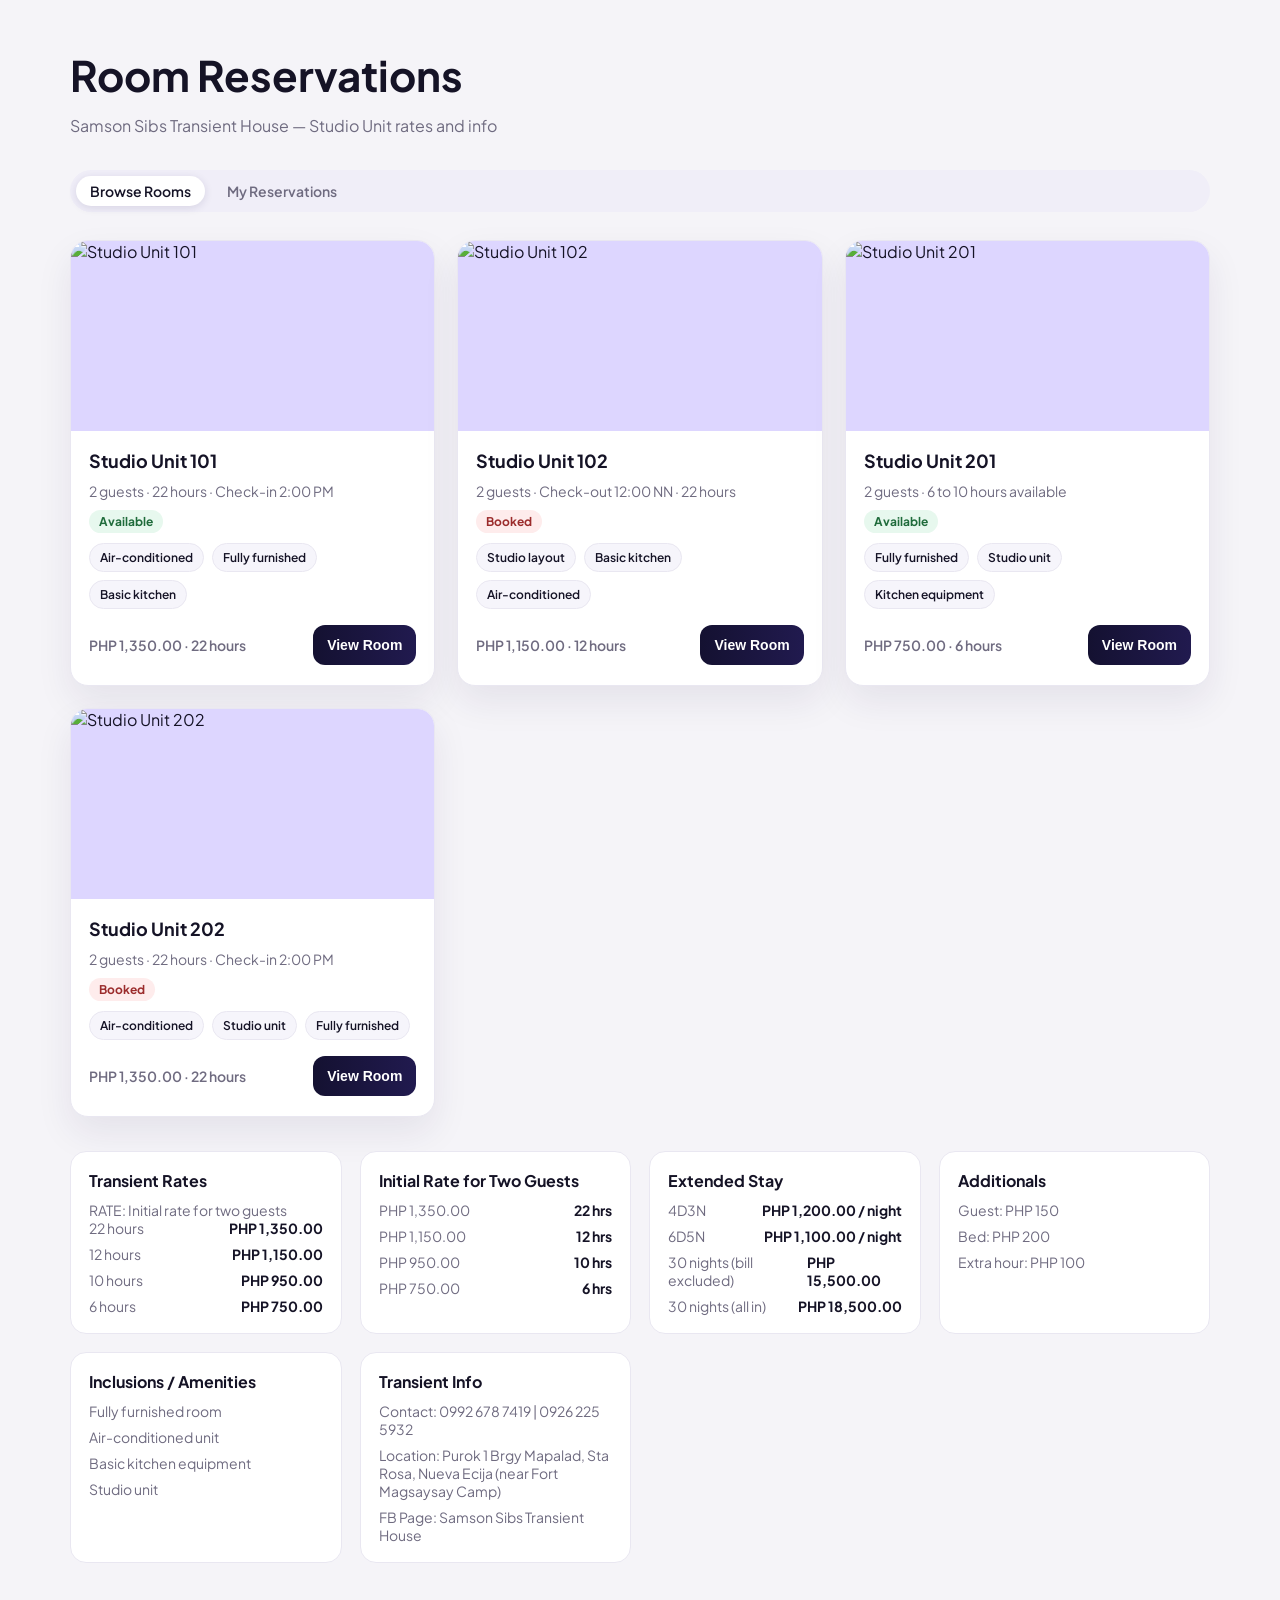
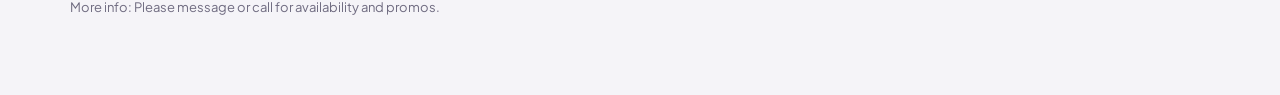
==== RoomDetails-interface/rooms.html @ c9162770 "integratedProject" ====
<!DOCTYPE html>
<html lang="en">
  <head>
    <meta charset="UTF-8" />
    <meta name="viewport" content="width=device-width, initial-scale=1.0" />
    <title>Rooms | Samson Sibs Transient House</title>
    <link rel="stylesheet" href="rooms.css" />
  </head>
  <body>
    <div class="page">
      <header>
        <h1>Room Reservations</h1>
        <p class="subtitle">Samson Sibs Transient House — Studio Unit rates and info</p>
        <div class="tabs">
          <div class="tab active">Browse Rooms</div>
          <div class="tab">My Reservations</div>
        </div>
      </header>

      <section class="cards">
        <article class="card">
          <img src="images/studio-1.jpg" alt="Studio Unit 101" />
          <div class="card-body">
            <h2 class="card-title">Studio Unit 101</h2>
            <p class="meta">2 guests · 22 hours · Check-in 2:00 PM</p>
            <span class="status available">Available</span>
            <div class="chips">
              <span class="chip">Air-conditioned</span>
              <span class="chip">Fully furnished</span>
              <span class="chip">Basic kitchen</span>
            </div>
            <div class="cta-row">
              <span class="cta-price">PHP 1,350.00 · 22 hours</span>
              <button class="cta" type="button" data-room="Studio Unit 101" data-hero="images/studio-1.jpg">
                View Room
              </button>
            </div>
          </div>
        </article>

        <article class="card">
          <img src="images/studio-2.jpg" alt="Studio Unit 102" />
          <div class="card-body">
            <h2 class="card-title">Studio Unit 102</h2>
            <p class="meta">2 guests · Check-out 12:00 NN · 22 hours</p>
            <span class="status booked">Booked</span>
            <div class="chips">
              <span class="chip">Studio layout</span>
              <span class="chip">Basic kitchen</span>
              <span class="chip">Air-conditioned</span>
            </div>
            <div class="cta-row">
              <span class="cta-price">PHP 1,150.00 · 12 hours</span>
              <button class="cta" type="button" data-room="Studio Unit 102" data-hero="images/studio-2.jpg">
                View Room
              </button>
            </div>
          </div>
        </article>

        <article class="card">
          <img src="images/studio-3.jpg" alt="Studio Unit 201" />
          <div class="card-body">
            <h2 class="card-title">Studio Unit 201</h2>
            <p class="meta">2 guests · 6 to 10 hours available</p>
            <span class="status available">Available</span>
            <div class="chips">
              <span class="chip">Fully furnished</span>
              <span class="chip">Studio unit</span>
              <span class="chip">Kitchen equipment</span>
            </div>
            <div class="cta-row">
              <span class="cta-price">PHP 750.00 · 6 hours</span>
              <button class="cta" type="button" data-room="Studio Unit 201" data-hero="images/studio-3.jpg">
                View Room
              </button>
            </div>
          </div>
        </article>

        <article class="card">
          <img src="images/studio-4.jpg" alt="Studio Unit 202" />
          <div class="card-body">
            <h2 class="card-title">Studio Unit 202</h2>
            <p class="meta">2 guests · 22 hours · Check-in 2:00 PM</p>
            <span class="status booked">Booked</span>
            <div class="chips">
              <span class="chip">Air-conditioned</span>
              <span class="chip">Studio unit</span>
              <span class="chip">Fully furnished</span>
            </div>
            <div class="cta-row">
              <span class="cta-price">PHP 1,350.00 · 22 hours</span>
              <button class="cta" type="button" data-room="Studio Unit 202" data-hero="images/studio-4.jpg">
                View Room
              </button>
            </div>
          </div>
        </article>
      </section>

      <section class="details">

        <div class="detail-card">
          <h3>Transient Rates</h3>
          <p class="meta">RATE: Initial rate for two guests</p>
          <div class="rate-list">
            <div class="rate-item"><span>22 hours</span><strong>PHP 1,350.00</strong></div>
            <div class="rate-item"><span>12 hours</span><strong>PHP 1,150.00</strong></div>
            <div class="rate-item"><span>10 hours</span><strong>PHP 950.00</strong></div>
            <div class="rate-item"><span>6 hours</span><strong>PHP 750.00</strong></div>
          </div>
        </div>

        <div class="detail-card">
          <h3>Initial Rate for Two Guests</h3>
          <div class="rate-list">
            <div class="rate-item"><span>PHP 1,350.00</span><strong>22 hrs</strong></div>
            <div class="rate-item"><span>PHP 1,150.00</span><strong>12 hrs</strong></div>
            <div class="rate-item"><span>PHP 950.00</span><strong>10 hrs</strong></div>
            <div class="rate-item"><span>PHP 750.00</span><strong>6 hrs</strong></div>
          </div>
        </div>

        <div class="detail-card">
          <h3>Extended Stay</h3>
          <div class="rate-list">
            <div class="rate-item"><span>4D3N</span><strong>PHP 1,200.00 / night</strong></div>
            <div class="rate-item"><span>6D5N</span><strong>PHP 1,100.00 / night</strong></div>
            <div class="rate-item"><span>30 nights (bill excluded)</span><strong>PHP 15,500.00</strong></div>
            <div class="rate-item"><span>30 nights (all in)</span><strong>PHP 18,500.00</strong></div>
          </div>
        </div>

        <div class="detail-card">
          <h3>Additionals</h3>
          <ul class="detail-list">
            <li>Guest: PHP 150</li>
            <li>Bed: PHP 200</li>
            <li>Extra hour: PHP 100</li>
          </ul>
        </div>

        <div class="detail-card">
          <h3>Inclusions / Amenities</h3>
          <ul class="detail-list">
            <li>Fully furnished room</li>
            <li>Air-conditioned unit</li>
            <li>Basic kitchen equipment</li>
            <li>Studio unit</li>
          </ul>
        </div>

        <div class="detail-card">
          <h3>Transient Info</h3>
          <ul class="detail-list">
            <li>Contact: 0992 678 7419 | 0926 225 5932</li>
            <li>Location: Purok 1 Brgy Mapalad, Sta Rosa, Nueva Ecija (near Fort Magsaysay Camp)</li>
            <li>FB Page: Samson Sibs Transient House</li>
          </ul>
        </div>
      </section>

      <footer>More info: Please message or call for availability and promos.</footer>
    </div>

    <div class="modal" id="roomModal" aria-hidden="true">
      <div class="modal-backdrop" data-close="true"></div>
      <div class="modal-card" role="dialog" aria-modal="true" aria-labelledby="modalTitle">
        <button class="modal-close" type="button" data-close="true" aria-label="Close">
          ×
        </button>
        <h2 id="modalTitle" class="modal-title">Studio Unit</h2>
        <img class="modal-hero" src="images/studio-1.jpg" alt="Room preview" />
        <div class="modal-thumbs">
          <img src="images/studio-1.jpg" alt="Room view 1" />
          <img src="images/studio-2.jpg" alt="Room view 2" />
          <img src="images/studio-3.jpg" alt="Room view 3" />
        </div>
        <div class="modal-info">
          <div>
            <h3 class="modal-price">PHP 1,350.00</h3>
            <p class="modal-location">Purok 1 Brgy Mapalad, Sta Rosa, Nueva Ecija</p>
          </div>
          <span class="modal-badge">Featured</span>
        </div>
        <div class="modal-stats">
          <div class="stat">
            <span class="stat-value">2</span>
            <span class="stat-label">Guests</span>
          </div>
          <div class="stat">
            <span class="stat-value">22</span>
            <span class="stat-label">Hours</span>
          </div>
          <div class="stat">
            <span class="stat-value">4</span>
            <span class="stat-label">Units</span>
          </div>
        </div>
        <div class="modal-actions">
          <button class="book-btn" type="button">Book This Room</button>
        </div>
      </div>
    </div>

    <script>
      const modal = document.getElementById("roomModal");
      const modalTitle = document.getElementById("modalTitle");
      const modalHero = modal.querySelector(".modal-hero");
      const modalThumbs = modal.querySelectorAll(".modal-thumbs img");

      document.querySelectorAll(".cta").forEach((button) => {
        button.addEventListener("click", () => {
          const room = button.dataset.room || "Studio Unit";
          const hero = button.dataset.hero || "images/studio-1.jpg";
          modalTitle.textContent = room;
          modalHero.src = hero;
          modalThumbs[0].src = hero;
          modal.setAttribute("aria-hidden", "false");
          modal.classList.add("open");
          document.body.style.overflow = "hidden";
        });
      });

      modal.addEventListener("click", (event) => {
        if (event.target.dataset.close === "true") {
          modal.classList.remove("open");
          modal.setAttribute("aria-hidden", "true");
          document.body.style.overflow = "";
        }
      });
    </script>
  </body>
</html>
---- RoomDetails-interface/rooms.css ----
@import url("https://fonts.googleapis.com/css2?family=Plus+Jakarta+Sans:wght@400;500;600;700&display=swap");

:root {
  --bg: #f5f4f8;
  --ink: #151326;
  --muted: #6f6b80;
  --line: #e9e7f1;
  --card: #ffffff;
  --accent: #211a4f;
  --accent-soft: #f0eef8;
  --chip: #f6f5fb;
}

* {
  box-sizing: border-box;
}

body {
  margin: 0;
  font-family: "Plus Jakarta Sans", "Segoe UI", sans-serif;
  color: var(--ink);
  background: var(--bg);
}

.page {
  max-width: 1180px;
  margin: 0 auto;
  padding: 48px 20px 80px;
  align-items: center;
}

header {
  display: grid;
  gap: 14px;
  align-items: center;
}

h1 {
  align-items: center;
  margin: 0;
  font-size: clamp(30px, 4vw, 42px);
  font-weight: 700;
  
}

.subtitle {
  margin: 0;
  color: var(--muted);
  font-size: 16px;
}

.tabs {
  margin-top: 20px;
  display: inline-flex;
  gap: 8px;
  background: var(--accent-soft);
  padding: 6px;
  border-radius: 999px;
}

.tab {
  padding: 6px 14px;
  border-radius: 999px;
  font-size: 14px;
  font-weight: 600;
  color: var(--muted);
  background: transparent;
}

.tab.active {
  background: #ffffff;
  color: var(--ink);
  box-shadow: 0 2px 8px rgba(33, 26, 79, 0.12);
}

.cards {
  margin-top: 28px;
  display: grid;
  grid-template-columns: repeat(auto-fit, minmax(280px, 1fr));
  gap: 22px;
}

.card {
  background: var(--card);
  border: 1px solid var(--line);
  border-radius: 18px;
  overflow: hidden;
  box-shadow: 0 16px 36px rgba(33, 26, 79, 0.08);
  display: flex;
  flex-direction: column;
  min-height: 100%;
}

.card img {
  width: 100%;
  height: 190px;
  object-fit: cover;
  display: block;
  background: #ddd6ff;
}

.card-body {
  padding: 18px 18px 20px;
  display: grid;
  gap: 10px;
}

.card-title {
  font-weight: 700;
  font-size: 18px;
  margin: 0;
}

.meta {
  color: var(--muted);
  font-size: 14px;
  margin: 0;
}

.chips {
  display: flex;
  flex-wrap: wrap;
  gap: 8px;
}

.status {
  display: inline-flex;
  align-items: center;
  gap: 6px;
  padding: 4px 10px;
  border-radius: 999px;
  font-size: 12px;
  font-weight: 700;
  width: fit-content;
}

.status.available {
  background: #e7f8ee;
  color: #1f6b3b;
}

.status.booked {
  background: #feecec;
  color: #9b2c2c;
}

.chip {
  background: var(--chip);
  padding: 6px 10px;
  border-radius: 999px;
  font-size: 12px;
  color: var(--ink);
  border: 1px solid var(--line);
  font-weight: 600;
}

.cta {
  margin-top: 0;
  background: linear-gradient(90deg, #141131, #211a4f);
  color: #ffffff;
  border: none;
  padding: 12px 14px;
  border-radius: 12px;
  font-weight: 600;
  font-size: 14px;
  text-align: center;
  cursor: pointer;
}

.cta-row {
  margin-top: 6px;
  display: flex;
  align-items: center;
  justify-content: space-between;
  gap: 12px;
}

.cta-price {
  font-size: 14px;
  font-weight: 600;
  color: var(--muted);
}

.details {
  margin-top: 34px;
  display: grid;
  grid-template-columns: repeat(auto-fit, minmax(260px, 1fr));
  gap: 18px;
}

.detail-card {
  background: var(--card);
  border: 1px solid var(--line);
  border-radius: 16px;
  padding: 18px;
}

.detail-card h3 {
  margin: 0 0 10px;
  font-size: 16px;
  font-weight: 700;
}

.detail-list {
  margin: 0;
  padding: 0;
  list-style: none;
  display: grid;
  gap: 8px;
  color: var(--muted);
  font-size: 14px;
}

.rate-list {
  display: grid;
  gap: 8px;
}

.rate-item {
  display: flex;
  justify-content: space-between;
  font-size: 14px;
  color: var(--muted);
}

.rate-item strong {
  color: var(--ink);
}

footer {
  margin-top: 36px;
  color: var(--muted);
  font-size: 13px;
}

.modal {
  position: fixed;
  inset: 0;
  display: none;
  place-items: center;
  z-index: 20;
}

.modal.open {
  display: grid;
}

.modal-backdrop {
  position: absolute;
  inset: 0;
  background: rgba(18, 16, 33, 0.6);
}

.modal-card {
  position: relative;
  background: #ffffff;
  width: min(92vw, 780px);
  border-radius: 18px;
  padding: 20px;
  box-shadow: 0 20px 60px rgba(18, 16, 33, 0.28);
  display: grid;
  gap: 14px;
  z-index: 1;
  max-height: 90vh;
  overflow-y: auto;
}

.modal-close {
  position: absolute;
  top: 16px;
  right: 16px;
  width: 36px;
  height: 36px;
  border-radius: 10px;
  border: 1px solid var(--line);
  background: #fff;
  font-size: 20px;
  cursor: pointer;
}

.modal-title {
  margin: 0;
  font-size: 22px;
}

.modal-hero {
  width: 100%;
  height: 240px;
  object-fit: cover;
  border-radius: 16px;
}

.modal-thumbs {
  display: grid;
  grid-template-columns: repeat(auto-fit, minmax(120px, 1fr));
  gap: 10px;
}

.modal-thumbs img {
  width: 100%;
  height: 90px;
  object-fit: cover;
  border-radius: 12px;
}

.modal-info {
  display: flex;
  justify-content: space-between;
  align-items: center;
  gap: 12px;
}

.modal-price {
  margin: 0;
  font-size: 24px;
}

.modal-location {
  margin: 6px 0 0;
  color: var(--muted);
}

.modal-badge {
  background: #f7c95b;
  color: #62440e;
  padding: 6px 12px;
  border-radius: 999px;
  font-size: 12px;
  font-weight: 700;
}

.modal-stats {
  display: grid;
  grid-template-columns: repeat(auto-fit, minmax(140px, 1fr));
  gap: 12px;
}

.stat {
  background: #f7f6fb;
  border-radius: 14px;
  padding: 12px;
  text-align: center;
}

.stat-value {
  font-size: 18px;
  font-weight: 700;
}

.stat-label {
  display: block;
  color: var(--muted);
  font-size: 12px;
  margin-top: 4px;
}

.modal-description h4 {
  margin: 0 0 8px;
}

.modal-description p {
  margin: 0;
  color: var(--muted);
  line-height: 1.5;
}

.modal-actions {
  display: flex;
  justify-content: flex-end;
}

.book-btn {
  background: #151326;
  color: #ffffff;
  border: none;
  padding: 12px 18px;
  border-radius: 12px;
  font-weight: 700;
  font-size: 14px;
  cursor: pointer;
}

@media (max-width: 720px) {
  .tabs {
    width: 100%;
    justify-content: center;
  }
}
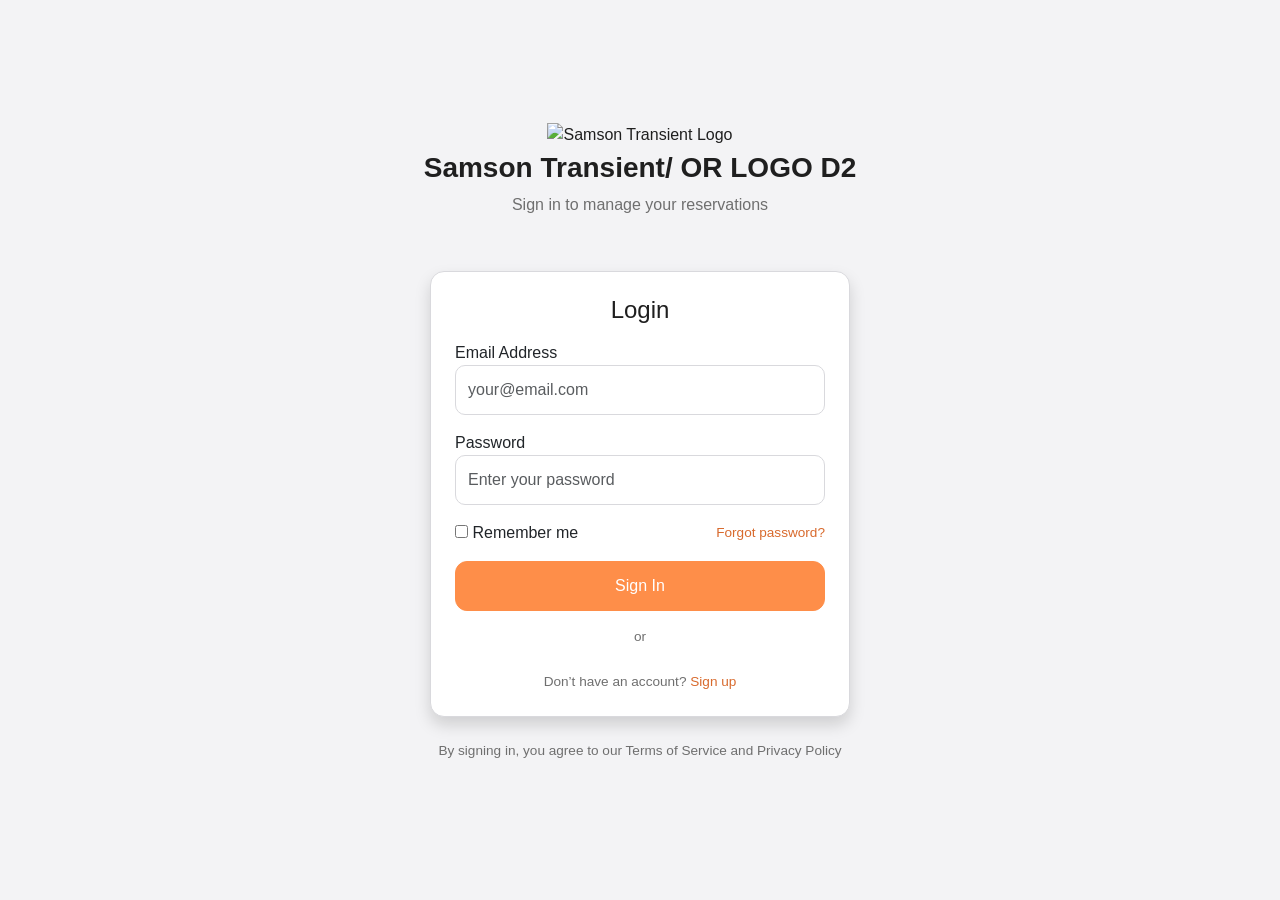
==== commit 79805f82: "first commit" ====
--- a/RoomDetails-interface/rooms.html
+++ b/RoomDetails-interface/rooms.html
@@ -12,12 +12,12 @@
         <h1>Room Reservations</h1>
         <p class="subtitle">Samson Sibs Transient House — Studio Unit rates and info</p>
         <div class="tabs">
-          <div class="tab active">Browse Rooms</div>
-          <div class="tab">My Reservations</div>
+          <div class="tab active" data-tab="browse">Browse Rooms</div>
+          <div class="tab" data-tab="reservations">My Reservations</div>
         </div>
       </header>
 
-      <section class="cards">
+      <section class="cards" id="browseCards">
         <article class="card">
           <img src="images/studio-1.jpg" alt="Studio Unit 101" />
           <div class="card-body">
@@ -99,8 +99,7 @@
         </article>
       </section>
 
-      <section class="details">
-
+      <section class="details" id="browseDetails">
         <div class="detail-card">
           <h3>Transient Rates</h3>
           <p class="meta">RATE: Initial rate for two guests</p>
@@ -159,6 +158,10 @@
             <li>FB Page: Samson Sibs Transient House</li>
           </ul>
         </div>
+      </section>
+
+      <section class="my-reservations hidden" id="myReservationsSection">
+        <div id="reservationList" class="reservation-list"></div>
       </section>
 
       <footer>More info: Please message or call for availability and promos.</footer>
@@ -204,32 +207,6 @@
       </div>
     </div>
 
-    <script>
-      const modal = document.getElementById("roomModal");
-      const modalTitle = document.getElementById("modalTitle");
-      const modalHero = modal.querySelector(".modal-hero");
-      const modalThumbs = modal.querySelectorAll(".modal-thumbs img");
-
-      document.querySelectorAll(".cta").forEach((button) => {
-        button.addEventListener("click", () => {
-          const room = button.dataset.room || "Studio Unit";
-          const hero = button.dataset.hero || "images/studio-1.jpg";
-          modalTitle.textContent = room;
-          modalHero.src = hero;
-          modalThumbs[0].src = hero;
-          modal.setAttribute("aria-hidden", "false");
-          modal.classList.add("open");
-          document.body.style.overflow = "hidden";
-        });
-      });
-
-      modal.addEventListener("click", (event) => {
-        if (event.target.dataset.close === "true") {
-          modal.classList.remove("open");
-          modal.setAttribute("aria-hidden", "true");
-          document.body.style.overflow = "";
-        }
-      });
-    </script>
+    <script src="app.js"></script>
   </body>
 </html>
--- a/RoomDetails-interface/rooms.css
+++ b/RoomDetails-interface/rooms.css
@@ -386,3 +386,212 @@
     justify-content: center;
   }
 }
+
+.tab {
+  cursor: pointer;
+}
+
+.hidden {
+  display: none !important;
+}
+
+.my-reservations {
+  margin-top: 28px;
+}
+
+.reservation-list {
+  display: grid;
+  grid-template-columns: repeat(auto-fit, minmax(260px, 1fr));
+  gap: 16px;
+}
+
+.reservation-card,
+.reservation-empty {
+  background: var(--card);
+  border: 1px solid var(--line);
+  border-radius: 16px;
+  padding: 18px;
+}
+
+.reservation-card h3,
+.reservation-empty h3 {
+  margin: 0 0 10px;
+  font-size: 18px;
+}
+
+.reservation-card p,
+.reservation-empty p {
+  margin: 6px 0;
+  color: var(--muted);
+  font-size: 14px;
+}
+
+.reservation-card p strong {
+  color: var(--ink);
+}
+
+.reservation-cancel {
+  margin-top: 10px;
+  background: #8f2332;
+  color: #fff;
+  border: none;
+  border-radius: 10px;
+  padding: 10px 12px;
+  font-weight: 600;
+  cursor: pointer;
+}
+
+.reservation-cancel:hover {
+  background: #741c29;
+}
+
+/* Minimal reservations UI refresh */
+.my-reservations {
+  margin-top: 22px;
+}
+
+.reservation-list {
+  grid-template-columns: 1fr;
+  gap: 14px;
+}
+
+.reservation-card,
+.reservation-empty {
+  background: #ffffff;
+  border: 1px solid #ebe9f4;
+  border-radius: 14px;
+  padding: 16px;
+  box-shadow: none;
+}
+
+.reservation-head {
+  display: flex;
+  align-items: center;
+  justify-content: space-between;
+  gap: 10px;
+  margin-bottom: 10px;
+}
+
+.reservation-head h3 {
+  margin: 0;
+  font-size: 24px;
+  font-weight: 700;
+  letter-spacing: -0.01em;
+}
+
+.reservation-status {
+  padding: 5px 10px;
+  border-radius: 999px;
+  font-size: 12px;
+  font-weight: 700;
+  line-height: 1;
+}
+
+.reservation-status.confirmed {
+  background: #e8f6ee;
+  color: #1f6b3b;
+}
+
+.reservation-status.cancelled {
+  background: #fdeced;
+  color: #9b2c2c;
+}
+
+.reservation-meta {
+  display: grid;
+  gap: 7px;
+  margin-bottom: 12px;
+}
+
+.reservation-row {
+  display: grid;
+  grid-template-columns: 96px 1fr;
+  gap: 8px;
+  align-items: baseline;
+}
+
+.reservation-label {
+  color: #7a768e;
+  font-size: 13px;
+}
+
+.reservation-value {
+  color: #1d1a34;
+  font-size: 14px;
+  font-weight: 500;
+}
+
+.reservation-cancel {
+  margin-top: 4px;
+  background: transparent;
+  color: #8f2332;
+  border: 1px solid #ead4d9;
+  border-radius: 10px;
+  padding: 8px 11px;
+  font-weight: 600;
+  font-size: 13px;
+}
+
+.reservation-cancel:hover {
+  background: #fff5f6;
+}
+
+@media (max-width: 640px) {
+  .reservation-row {
+    grid-template-columns: 1fr;
+    gap: 2px;
+  }
+}
+
+/* Global consistency overrides */
+:root {
+  --bg: #f5f4f8;
+  --ink: #151326;
+  --muted: #6f6b80;
+  --line: #e9e7f1;
+  --card: #ffffff;
+  --accent: #211a4f;
+  --accent-soft: #f0eef8;
+}
+body {
+  font-family: "Plus Jakarta Sans", "Segoe UI", sans-serif;
+  background: var(--bg);
+  color: var(--ink);
+}
+.card,
+.detail-card,
+.reservation-card,
+.reservation-empty {
+  border-color: var(--line);
+  box-shadow: 0 12px 28px rgba(20, 17, 49, 0.06);
+}
+.cta,
+.book-btn,
+.tab.active {
+  background: var(--accent);
+  color: #fff;
+}
+.reservation-cancel {
+  border-color: #e9dbe2;
+  color: #7c2231;
+}
+
+/* Final theme override: gray + white + orange */
+:root {
+  --bg: #f3f3f5;
+  --ink: #1f1f1f;
+  --muted: #6f6f6f;
+  --line: #d9d9dd;
+  --card: #ffffff;
+  --accent: #fe8e49;
+  --accent-soft: #ececef;
+}
+body { background: var(--bg); color: var(--ink); }
+.card, .detail-card, .reservation-card, .reservation-empty { background: var(--card); border-color: var(--line); box-shadow: none; }
+.tab.active { background: var(--accent); color: #fff; box-shadow: none; }
+.cta, .book-btn { background: var(--accent); color: #fff; }
+.cta:hover, .book-btn:hover { background: #e07d3f; }
+.chip { background: #f7f7f8; border-color: var(--line); }
+.modal-backdrop { background: rgba(30, 30, 30, 0.45); }
+.reservation-cancel { border-color: #f5c7ad; color: #d56b2d; }
+.reservation-cancel:hover { background: #fff3eb; }
